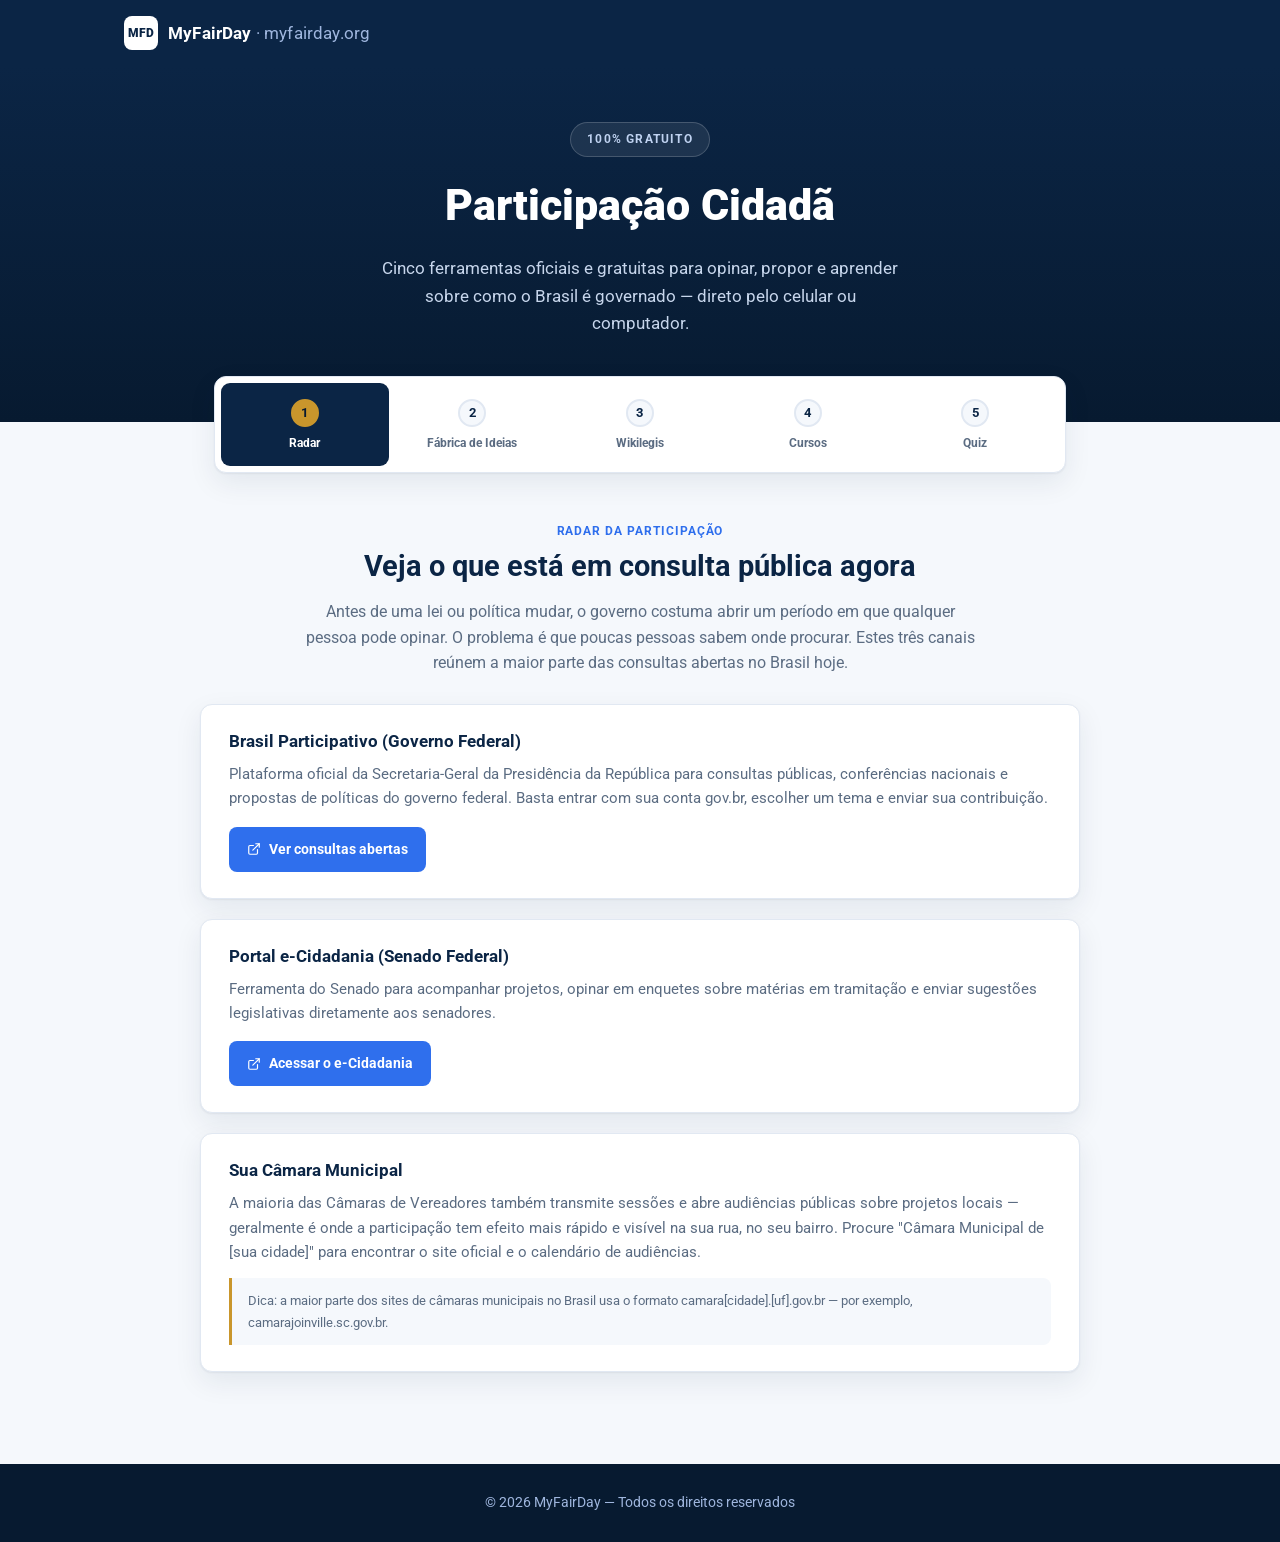
==== participacao-cidada.html @ d911db50 "Add files via upload" ====
<!DOCTYPE html>
<html lang="pt-BR">
<head>
<meta charset="UTF-8">
<meta name="viewport" content="width=device-width, initial-scale=1.0">
<title>Participação Cidadã — MyFairDay</title>
<meta name="description" content="Cinco ferramentas gratuitas para participar da vida pública no Brasil: consultas públicas, propostas de lei, comentários em projetos de lei, cursos gratuitos de cidadania e um quiz sobre seus direitos.">
<link rel="preconnect" href="https://fonts.googleapis.com">
<link rel="preconnect" href="https://fonts.gstatic.com" crossorigin>
<link href="https://fonts.googleapis.com/css2?family=Roboto:wght@400;500;700;900&display=swap" rel="stylesheet">
<style>
  :root{
    --navy:       #0B2545;
    --navy-deep:  #071A30;
    --navy-soft:  #1E3E68;
    --blue-accent:#2F6FED;
    --gold:       #C9962C;
    --white:      #FFFFFF;
    --paper:      #F5F8FC;
    --ink:        #10233F;
    --ink-muted:  #5B6C82;
    --line:       #E1E8F2;
    --good:       #1E824C;
    --bad:        #B3261E;
    --radius:12px;
    --shadow:0 1px 2px rgba(11,37,69,0.06), 0 10px 28px rgba(11,37,69,0.08);
  }
  *{box-sizing:border-box;}
  body{
    margin:0;
    background:var(--paper);
    color:var(--ink);
    font-family:'Roboto', Arial, sans-serif;
    line-height:1.6;
    -webkit-font-smoothing:antialiased;
  }
  img,svg{display:block;max-width:100%;}
  .wrap{max-width:1080px;margin:0 auto;padding:0 24px;}
  h1,h2,h3{font-family:'Roboto', Arial, sans-serif;color:var(--navy);margin:0 0 .5em 0;line-height:1.25;}
  p{margin:0 0 1em 0;color:var(--ink-muted);}
  a{color:var(--blue-accent);}
  :focus-visible{outline:3px solid var(--blue-accent);outline-offset:2px;}

  /* ---------- TOPO ---------- */
  .topbar{background:var(--navy);padding:16px 0;}
  .topbar .wrap{display:flex;align-items:center;gap:10px;}
  .logo-mark{width:34px;height:34px;border-radius:8px;background:var(--white);color:var(--navy);display:flex;align-items:center;justify-content:center;font-weight:900;font-size:0.78rem;flex-shrink:0;}
  .logo-text{color:var(--white);font-weight:700;font-size:1.05rem;letter-spacing:0.01em;}
  .logo-text span{color:#9FB6DE;font-weight:400;}

  /* ---------- HERO ---------- */
  .hero{background:linear-gradient(180deg, var(--navy) 0%, var(--navy-deep) 100%);color:var(--white);padding:56px 0 84px;text-align:center;}
  .eyebrow{display:inline-flex;align-items:center;gap:8px;font-size:0.76rem;font-weight:700;letter-spacing:0.1em;text-transform:uppercase;color:#BFD2F0;background:rgba(255,255,255,0.08);border:1px solid rgba(255,255,255,0.18);border-radius:999px;padding:7px 16px;margin-bottom:22px;}
  .hero h1{color:var(--white);font-size:clamp(1.9rem, 5vw, 2.7rem);font-weight:900;max-width:22ch;margin-left:auto;margin-right:auto;}
  .hero .subtitle{color:#C7D6EC;font-size:1.08rem;max-width:52ch;margin:16px auto 0;}

  /* ---------- TRILHA (elemento assinatura) ---------- */
  .trail{max-width:900px;margin:-46px auto 0;position:relative;z-index:2;padding:0 24px;}
  .trail-track{display:grid;grid-template-columns:repeat(5,1fr);gap:0;background:var(--white);border:1px solid var(--line);border-radius:var(--radius);box-shadow:var(--shadow);padding:6px;}
  .trail-step{position:relative;display:flex;flex-direction:column;align-items:center;text-align:center;padding:16px 10px;border-radius:9px;cursor:pointer;background:none;border:none;font-family:inherit;color:var(--ink-muted);}
  .trail-step:hover{background:var(--paper);}
  .trail-step.active{background:var(--navy);color:var(--white);}
  .trail-step .dot{width:28px;height:28px;border-radius:50%;background:var(--paper);border:2px solid var(--line);display:flex;align-items:center;justify-content:center;font-weight:700;font-size:0.8rem;color:var(--navy);margin-bottom:8px;flex-shrink:0;}
  .trail-step.active .dot{background:var(--gold);border-color:var(--gold);color:var(--navy-deep);}
  .trail-step .label{font-size:0.78rem;font-weight:700;}
  @media (max-width:720px){
    .trail-track{grid-template-columns:repeat(5,1fr);}
    .trail-step .label{display:none;}
    .trail-step .dot{margin-bottom:0;}
  }

  /* ---------- PAINÉIS ---------- */
  .panels{padding:44px 0 72px;}
  .panel{display:none;}
  .panel.active{display:block;animation:fadein .25s ease;}
  @keyframes fadein{from{opacity:0;transform:translateY(6px);}to{opacity:1;transform:translateY(0);}}

  .panel-head{max-width:680px;margin:0 auto 28px;text-align:center;}
  .panel-head .tag{display:inline-block;font-size:0.74rem;font-weight:700;letter-spacing:0.08em;text-transform:uppercase;color:var(--blue-accent);margin-bottom:8px;}
  .panel-head h2{font-size:clamp(1.4rem,3.2vw,1.8rem);}
  .panel-head p{margin-top:8px;}

  .card{background:var(--white);border:1px solid var(--line);border-radius:var(--radius);box-shadow:var(--shadow);padding:26px 28px;max-width:880px;margin:0 auto 20px;}
  .card h3{font-size:1.05rem;margin-bottom:10px;}
  .card p{font-size:0.95rem;margin-bottom:14px;}
  .card p:last-child{margin-bottom:0;}

  .steps{list-style:none;margin:0 0 18px;padding:0;counter-reset:step;}
  .steps li{position:relative;padding:4px 0 4px 40px;margin-bottom:10px;font-size:0.94rem;color:var(--ink);}
  .steps li::before{counter-increment:step;content:counter(step);position:absolute;left:0;top:2px;width:26px;height:26px;border-radius:50%;background:var(--navy);color:var(--white);font-weight:700;font-size:0.78rem;display:flex;align-items:center;justify-content:center;}

  .link-row{display:flex;flex-wrap:wrap;gap:10px;margin-top:16px;}
  .btn-link{display:inline-flex;align-items:center;gap:8px;background:var(--blue-accent);color:var(--white);font-weight:700;font-size:0.9rem;text-decoration:none;padding:11px 18px;border-radius:8px;transition:background .15s ease;}
  .btn-link:hover{background:var(--navy);}
  .btn-link svg{width:14px;height:14px;flex-shrink:0;}
  .btn-link.secondary{background:var(--paper);color:var(--navy);border:1px solid var(--line);}
  .btn-link.secondary:hover{background:var(--white);border-color:var(--navy-soft);}

  .note{font-size:0.84rem;color:var(--ink-muted);background:var(--paper);border-left:3px solid var(--gold);padding:12px 16px;border-radius:0 8px 8px 0;max-width:880px;margin:8px auto 0;}

  .cat-grid{display:grid;grid-template-columns:repeat(auto-fill,minmax(200px,1fr));gap:12px;max-width:880px;margin:0 auto 18px;}
  .cat-chip{background:var(--paper);border:1px solid var(--line);border-radius:9px;padding:14px 16px;font-size:0.88rem;font-weight:500;color:var(--ink);}
  .cat-chip strong{display:block;color:var(--navy);font-size:0.92rem;margin-bottom:2px;}

  /* ---------- QUIZ ---------- */
  .quiz-card{max-width:640px;margin:0 auto;background:var(--white);border:1px solid var(--line);border-radius:var(--radius);box-shadow:var(--shadow);padding:30px 28px;}
  .quiz-progress{font-size:0.78rem;font-weight:700;color:var(--blue-accent);text-transform:uppercase;letter-spacing:0.06em;margin-bottom:10px;}
  .quiz-question{font-size:1.12rem;color:var(--navy);font-weight:700;margin-bottom:18px;}
  .quiz-options{display:flex;flex-direction:column;gap:10px;margin-bottom:18px;}
  .quiz-opt{text-align:left;background:var(--paper);border:1px solid var(--line);border-radius:9px;padding:13px 16px;font-family:inherit;font-size:0.94rem;color:var(--ink);cursor:pointer;transition:border-color .12s ease, background .12s ease;}
  .quiz-opt:hover{border-color:var(--blue-accent);}
  .quiz-opt.correct{background:#EAF6EF;border-color:var(--good);color:var(--good);font-weight:700;}
  .quiz-opt.wrong{background:#FBEAE9;border-color:var(--bad);color:var(--bad);font-weight:700;}
  .quiz-opt:disabled{cursor:default;}
  .quiz-feedback{font-size:0.9rem;color:var(--ink-muted);background:var(--paper);border-radius:8px;padding:12px 14px;margin-bottom:16px;display:none;}
  .quiz-feedback.show{display:block;}
  .quiz-next{display:inline-flex;align-items:center;gap:8px;background:var(--navy);color:var(--white);font-weight:700;font-size:0.9rem;border:none;padding:11px 20px;border-radius:8px;cursor:pointer;display:none;}
  .quiz-next.show{display:inline-flex;}
  .quiz-result{text-align:center;}
  .quiz-result .score{font-size:2.6rem;font-weight:900;color:var(--navy);margin-bottom:6px;}
  .quiz-result .score span{font-size:1.2rem;color:var(--ink-muted);font-weight:700;}
  .quiz-restart{margin-top:16px;background:var(--paper);border:1px solid var(--line);color:var(--navy);font-weight:700;font-size:0.9rem;padding:11px 20px;border-radius:8px;cursor:pointer;font-family:inherit;}

  /* ---------- RODAPÉ ---------- */
  footer{background:var(--navy-deep);color:#9FB6DE;text-align:center;padding:28px 0;font-size:0.85rem;}
</style>
</head>
<body>

<header class="topbar">
  <div class="wrap">
    <span class="logo-mark">MFD</span>
    <span class="logo-text">MyFairDay<span> · myfairday.org</span></span>
  </div>
</header>

<section class="hero">
  <div class="wrap">
    <span class="eyebrow">100% gratuito</span>
    <h1>Participação Cidadã</h1>
    <p class="subtitle">Cinco ferramentas oficiais e gratuitas para opinar, propor e aprender sobre como o Brasil é governado — direto pelo celular ou computador.</p>
  </div>
</section>

<nav class="trail" aria-label="Escolha uma ferramenta">
  <div class="trail-track" id="trail-track">
    <button class="trail-step active" data-panel="radar" type="button">
      <span class="dot">1</span><span class="label">Radar</span>
    </button>
    <button class="trail-step" data-panel="fabrica" type="button">
      <span class="dot">2</span><span class="label">Fábrica de Ideias</span>
    </button>
    <button class="trail-step" data-panel="wikilegis" type="button">
      <span class="dot">3</span><span class="label">Wikilegis</span>
    </button>
    <button class="trail-step" data-panel="enaju" type="button">
      <span class="dot">4</span><span class="label">Cursos</span>
    </button>
    <button class="trail-step" data-panel="quiz" type="button">
      <span class="dot">5</span><span class="label">Quiz</span>
    </button>
  </div>
</nav>

<main class="panels wrap">

  <!-- 1. RADAR DA PARTICIPAÇÃO -->
  <section class="panel active" id="panel-radar">
    <div class="panel-head">
      <span class="tag">Radar da Participação</span>
      <h2>Veja o que está em consulta pública agora</h2>
      <p>Antes de uma lei ou política mudar, o governo costuma abrir um período em que qualquer pessoa pode opinar. O problema é que poucas pessoas sabem onde procurar. Estes três canais reúnem a maior parte das consultas abertas no Brasil hoje.</p>
    </div>

    <div class="card">
      <h3>Brasil Participativo (Governo Federal)</h3>
      <p>Plataforma oficial da Secretaria-Geral da Presidência da República para consultas públicas, conferências nacionais e propostas de políticas do governo federal. Basta entrar com sua conta gov.br, escolher um tema e enviar sua contribuição.</p>
      <div class="link-row">
        <a class="btn-link" href="https://brasilparticipativo.presidencia.gov.br/" target="_blank" rel="noopener">
          <svg viewBox="0 0 24 24" fill="none" stroke="currentColor" stroke-width="2" stroke-linecap="round" stroke-linejoin="round"><path d="M18 13v6a2 2 0 0 1-2 2H5a2 2 0 0 1-2-2V8a2 2 0 0 1 2-2h6"/><path d="M15 3h6v6"/><path d="M10 14 21 3"/></svg>
          Ver consultas abertas
        </a>
      </div>
    </div>

    <div class="card">
      <h3>Portal e-Cidadania (Senado Federal)</h3>
      <p>Ferramenta do Senado para acompanhar projetos, opinar em enquetes sobre matérias em tramitação e enviar sugestões legislativas diretamente aos senadores.</p>
      <div class="link-row">
        <a class="btn-link" href="https://www.senado.leg.br/ecidadania" target="_blank" rel="noopener">
          <svg viewBox="0 0 24 24" fill="none" stroke="currentColor" stroke-width="2" stroke-linecap="round" stroke-linejoin="round"><path d="M18 13v6a2 2 0 0 1-2 2H5a2 2 0 0 1-2-2V8a2 2 0 0 1 2-2h6"/><path d="M15 3h6v6"/><path d="M10 14 21 3"/></svg>
          Acessar o e-Cidadania
        </a>
      </div>
    </div>

    <div class="card">
      <h3>Sua Câmara Municipal</h3>
      <p>A maioria das Câmaras de Vereadores também transmite sessões e abre audiências públicas sobre projetos locais — geralmente é onde a participação tem efeito mais rápido e visível na sua rua, no seu bairro. Procure "Câmara Municipal de [sua cidade]" para encontrar o site oficial e o calendário de audiências.</p>
      <div class="note">Dica: a maior parte dos sites de câmaras municipais no Brasil usa o formato camara[cidade].[uf].gov.br — por exemplo, camarajoinville.sc.gov.br.</div>
    </div>
  </section>

  <!-- 2. FÁBRICA DE IDEIAS -->
  <section class="panel" id="panel-fabrica">
    <div class="panel-head">
      <span class="tag">Fábrica de Ideias</span>
      <h2>Como enviar uma ideia de lei ao Senado</h2>
      <p>Você não precisa ser senador para propor uma lei. O Portal e-Cidadania tem um canal em que qualquer cidadão pode registrar uma "Ideia Legislativa" — e, se ela reunir apoio suficiente, uma comissão do Senado é obrigada a examiná-la formalmente.</p>
    </div>

    <div class="card">
      <h3>Passo a passo</h3>
      <ol class="steps">
        <li>Acesse o Portal e-Cidadania e entre com sua conta gov.br (ou crie uma gratuitamente).</li>
        <li>Vá até a área de "Ideias Legislativas" e escreva sua proposta: o problema que ela resolve e o texto da mudança que você sugere.</li>
        <li>Publique a ideia — ela fica visível para qualquer visitante do portal apoiar.</li>
        <li>Compartilhe o link com outras pessoas. Ideias que reúnem apoio suficiente dentro do prazo são encaminhadas para análise formal por uma comissão do Senado.</li>
        <li>Acompanhe o andamento pelo próprio portal, incluindo pareceres e decisões da comissão.</li>
      </ol>
      <div class="link-row">
        <a class="btn-link" href="https://www.senado.leg.br/ecidadania" target="_blank" rel="noopener">
          <svg viewBox="0 0 24 24" fill="none" stroke="currentColor" stroke-width="2" stroke-linecap="round" stroke-linejoin="round"><path d="M18 13v6a2 2 0 0 1-2 2H5a2 2 0 0 1-2-2V8a2 2 0 0 1 2-2h6"/><path d="M15 3h6v6"/><path d="M10 14 21 3"/></svg>
          Enviar uma ideia no e-Cidadania
        </a>
      </div>
    </div>
    <div class="note">Ideias bem escritas e específicas — com um problema claro e uma solução objetiva — têm muito mais chance de reunir apoio do que propostas genéricas.</div>
  </section>

  <!-- 3. WIKILEGIS -->
  <section class="panel" id="panel-wikilegis">
    <div class="panel-head">
      <span class="tag">Wikilegis</span>
      <h2>Opine artigo por artigo em um projeto de lei</h2>
      <p>O e-Democracia, da Câmara dos Deputados, tem uma ferramenta chamada Wikilegis que abre o texto de um projeto de lei artigo por artigo, para que qualquer pessoa comente, sugira uma redação alternativa ou apoie o que outros já escreveram — como uma versão cidadã de "controle de alterações".</p>
    </div>

    <div class="card">
      <h3>Como usar</h3>
      <ol class="steps">
        <li>Acesse o portal e-Democracia da Câmara dos Deputados.</li>
        <li>Escolha um projeto de lei que esteja aberto para comentários no Wikilegis.</li>
        <li>Leia o texto artigo por artigo — cada um aparece separado, com um espaço de comentário ao lado.</li>
        <li>Deixe seu comentário no artigo específico que quer discutir, ou apoie um comentário que já reflete sua opinião.</li>
        <li>Os deputados relatores do projeto usam essas contribuições ao redigir o parecer final.</li>
      </ol>
      <div class="link-row">
        <a class="btn-link" href="https://edemocracia.camara.leg.br" target="_blank" rel="noopener">
          <svg viewBox="0 0 24 24" fill="none" stroke="currentColor" stroke-width="2" stroke-linecap="round" stroke-linejoin="round"><path d="M18 13v6a2 2 0 0 1-2 2H5a2 2 0 0 1-2-2V8a2 2 0 0 1 2-2h6"/><path d="M15 3h6v6"/><path d="M10 14 21 3"/></svg>
          Abrir o e-Democracia
        </a>
      </div>
    </div>
    <div class="note">Nem todo projeto de lei está aberto no Wikilegis a todo momento — a ferramenta é usada em rodadas específicas de discussão, geralmente para temas de grande interesse público.</div>
  </section>

  <!-- 4. ENAJU -->
  <section class="panel" id="panel-enaju">
    <div class="panel-head">
      <span class="tag">Cursos Gratuitos</span>
      <h2>Enaju — Escola Nacional de Acesso à Justiça</h2>
      <p>Plataforma gratuita criada pelo Ministério da Justiça e Segurança Pública com o Conselho Nacional de Justiça (CNJ) para ensinar, em linguagem acessível, como funcionam a Justiça e os direitos do cidadão comum.</p>
    </div>

    <div class="card">
      <h3>O que você encontra por lá</h3>
      <div class="cat-grid">
        <div class="cat-chip"><strong>Acesso à Justiça</strong>como entrar com uma ação, direitos básicos, defensoria pública</div>
        <div class="cat-chip"><strong>Direitos Fundamentais</strong>cidadania, garantias constitucionais</div>
        <div class="cat-chip"><strong>Justiça Restaurativa</strong>formas de resolver conflitos fora do tribunal</div>
        <div class="cat-chip"><strong>Direitos Digitais</strong>proteção de dados e direitos na internet</div>
        <div class="cat-chip"><strong>Funcionamento do Judiciário</strong>como tribunais e varas funcionam na prática</div>
      </div>
      <p>Os cursos são divididos em módulos curtos, com aulas expositivas, cartilhas de apoio e indicações de leitura. Ao concluir, você recebe um certificado digital verificável.</p>
      <div class="link-row">
        <a class="btn-link" href="https://enaju.cnj.jus.br/ead/" target="_blank" rel="noopener">
          <svg viewBox="0 0 24 24" fill="none" stroke="currentColor" stroke-width="2" stroke-linecap="round" stroke-linejoin="round"><path d="M18 13v6a2 2 0 0 1-2 2H5a2 2 0 0 1-2-2V8a2 2 0 0 1 2-2h6"/><path d="M15 3h6v6"/><path d="M10 14 21 3"/></svg>
          Ver cursos na Enaju
        </a>
      </div>
    </div>
  </section>

  <!-- 5. QUIZ -->
  <section class="panel" id="panel-quiz">
    <div class="panel-head">
      <span class="tag">Quiz do Saber</span>
      <h2>Teste o que você sabe sobre cidadania e governo</h2>
      <p>Cinco perguntas rápidas sobre direitos e funcionamento do poder público no Brasil.</p>
    </div>

    <div class="quiz-card" id="quiz-card">
      <div id="quiz-body"></div>
    </div>
  </section>

</main>

<footer>
  <div class="wrap">
    © 2026 MyFairDay — Todos os direitos reservados
  </div>
</footer>

<script>
  /* ---------------- NAVEGAÇÃO POR ABAS ---------------- */
  const steps = document.querySelectorAll('.trail-step');
  const panels = document.querySelectorAll('.panel');

  steps.forEach(step => {
    step.addEventListener('click', () => {
      const target = step.getAttribute('data-panel');
      steps.forEach(s => s.classList.toggle('active', s === step));
      panels.forEach(p => p.classList.toggle('active', p.id === 'panel-' + target));
      window.scrollTo({ top: document.querySelector('.trail').offsetTop - 16, behavior: 'smooth' });
    });
  });

  /* ---------------- QUIZ ---------------- */
  const QUIZ = [
    {
      pergunta: "Qual é a idade mínima para o voto ser obrigatório no Brasil?",
      opcoes: ["16 anos", "18 anos", "21 anos", "25 anos"],
      correta: 1,
      explicacao: "O voto é facultativo aos 16 e 17 anos, obrigatório dos 18 aos 70, e volta a ser facultativo a partir dos 70."
    },
    {
      pergunta: "O que é um habeas corpus?",
      opcoes: [
        "Um pedido para reduzir uma multa de trânsito",
        "Uma ação para proteger a liberdade de ir e vir de alguém",
        "Um recurso para pedir a devolução de um imóvel",
        "Um tipo de recurso trabalhista"
      ],
      correta: 1,
      explicacao: "O habeas corpus é uma garantia constitucional usada quando alguém sofre ou está ameaçado de sofrer prisão ou restrição ilegal de liberdade."
    },
    {
      pergunta: "Quantos poderes compõem a República brasileira, segundo a Constituição?",
      opcoes: ["Dois", "Três", "Quatro", "Cinco"],
      correta: 1,
      explicacao: "São três poderes independentes e harmônicos entre si: Executivo, Legislativo e Judiciário."
    },
    {
      pergunta: "Para que serve a Lei de Acesso à Informação (LAI)?",
      opcoes: [
        "Garantir acesso gratuito à internet em todo o país",
        "Permitir que qualquer cidadão solicite informações de órgãos públicos",
        "Regular o uso de dados por empresas privadas",
        "Definir as regras de imprensa e censura"
      ],
      correta: 1,
      explicacao: "A LAI (Lei nº 12.527/2011) garante que qualquer pessoa pode pedir informações a órgãos públicos, que devem responder dentro de prazos definidos por lei."
    },
    {
      pergunta: "O que é uma ação popular?",
      opcoes: [
        "Uma pesquisa de opinião feita pelo governo",
        "Uma ação que qualquer cidadão pode propor para anular um ato lesivo ao patrimônio público",
        "Um plebiscito sobre uma nova lei",
        "Um projeto de lei apresentado por um partido político"
      ],
      correta: 1,
      explicacao: "Prevista na Constituição, a ação popular permite que qualquer cidadão questione na Justiça atos que prejudiquem o patrimônio público, a moralidade administrativa, o meio ambiente ou o patrimônio histórico e cultural."
    }
  ];

  let quizIndex = 0;
  let quizScore = 0;
  let quizAnswered = false;

  function renderQuiz() {
    const body = document.getElementById('quiz-body');

    if (quizIndex >= QUIZ.length) {
      body.innerHTML = `
        <div class="quiz-result">
          <div class="score">${quizScore}<span> / ${QUIZ.length}</span></div>
          <p>${resultMessage(quizScore)}</p>
          <button class="quiz-restart" id="quiz-restart">Refazer o quiz</button>
        </div>
      `;
      document.getElementById('quiz-restart').addEventListener('click', () => {
        quizIndex = 0;
        quizScore = 0;
        quizAnswered = false;
        renderQuiz();
      });
      return;
    }

    const q = QUIZ[quizIndex];
    quizAnswered = false;

    body.innerHTML = `
      <div class="quiz-progress">Pergunta ${quizIndex + 1} de ${QUIZ.length}</div>
      <div class="quiz-question">${q.pergunta}</div>
      <div class="quiz-options" id="quiz-options">
        ${q.opcoes.map((op, i) => `<button class="quiz-opt" data-i="${i}">${op}</button>`).join('')}
      </div>
      <div class="quiz-feedback" id="quiz-feedback"></div>
      <button class="quiz-next" id="quiz-next">${quizIndex === QUIZ.length - 1 ? 'Ver resultado' : 'Próxima pergunta'}</button>
    `;

    document.querySelectorAll('.quiz-opt').forEach(btn => {
      btn.addEventListener('click', () => {
        if (quizAnswered) return;
        quizAnswered = true;
        const chosen = Number(btn.getAttribute('data-i'));
        const opts = document.querySelectorAll('.quiz-opt');
        opts.forEach(o => o.disabled = true);
        opts[q.correta].classList.add('correct');
        if (chosen !== q.correta) {
          btn.classList.add('wrong');
        } else {
          quizScore++;
        }
        const fb = document.getElementById('quiz-feedback');
        fb.textContent = q.explicacao;
        fb.classList.add('show');
        document.getElementById('quiz-next').classList.add('show');
      });
    });

    document.getElementById('quiz-next').addEventListener('click', () => {
      quizIndex++;
      renderQuiz();
    });
  }

  function resultMessage(score) {
    if (score === QUIZ.length) return "Você acertou tudo! Cidadania em dia.";
    if (score >= QUIZ.length - 2) return "Muito bom! Você conhece bem seus direitos.";
    if (score >= 2) return "Bom começo — vale a pena explorar as outras abas para ir mais fundo.";
    return "Todo mundo começa de algum lugar — as ferramentas nas outras abas são um ótimo próximo passo.";
  }

  renderQuiz();
</script>

</body>
</html>
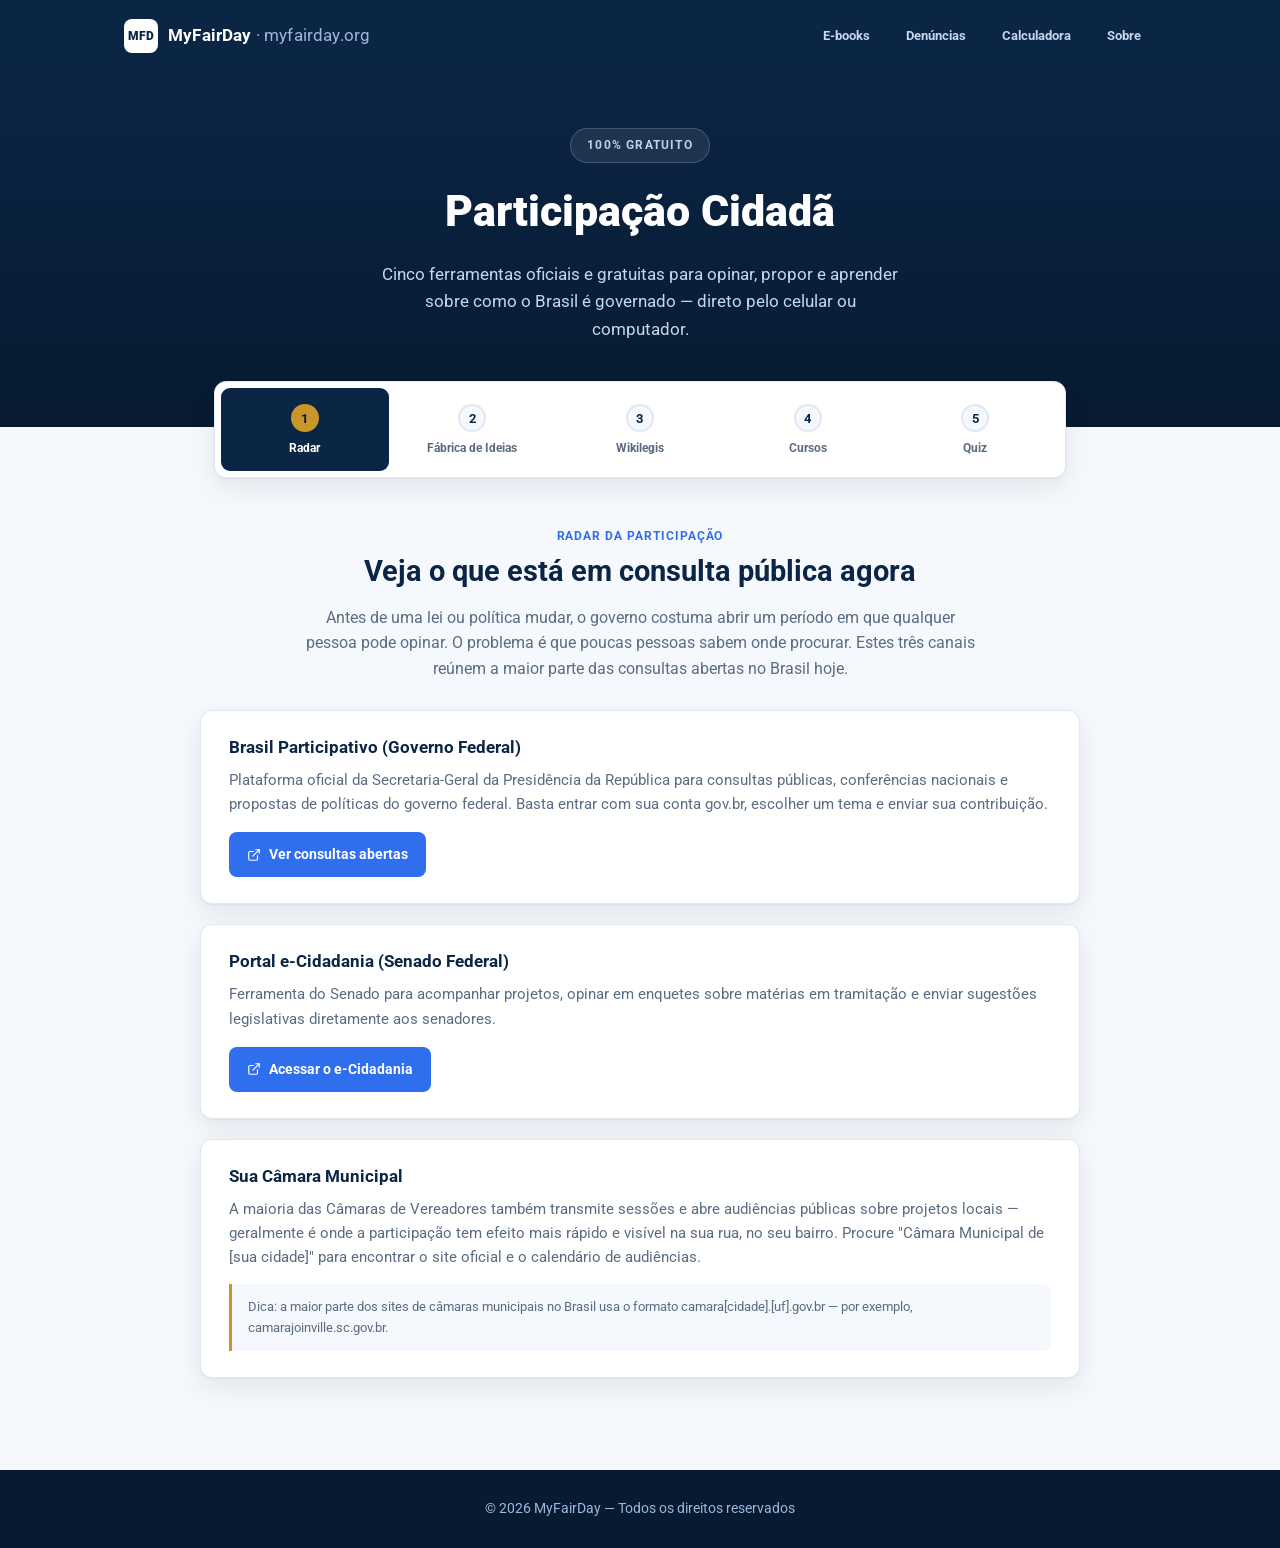
==== commit c4903f6d: "Update participacao-cidada.html" ====
--- a/participacao-cidada.html
+++ b/participacao-cidada.html
@@ -48,6 +48,11 @@
   .logo-text{color:var(--white);font-weight:700;font-size:1.05rem;letter-spacing:0.01em;}
   .logo-text span{color:#9FB6DE;font-weight:400;}
 
+  .tabnav{margin-left:auto;display:flex;align-items:center;gap:6px;}
+  .tabnav a{display:inline-flex;align-items:center;gap:6px;font-size:0.84rem;font-weight:700;color:#C7D6EC;text-decoration:none;padding:8px 14px;border-radius:999px;border:1px solid transparent;transition:background .15s ease, color .15s ease;white-space:nowrap;}
+  .tabnav a:hover{background:rgba(255,255,255,0.08);color:var(--white);}
+  .tabnav a.tab-active{background:rgba(255,255,255,0.14);color:var(--white);}
+
   /* ---------- HERO ---------- */
   .hero{background:linear-gradient(180deg, var(--navy) 0%, var(--navy-deep) 100%);color:var(--white);padding:56px 0 84px;text-align:center;}
   .eyebrow{display:inline-flex;align-items:center;gap:8px;font-size:0.76rem;font-weight:700;letter-spacing:0.1em;text-transform:uppercase;color:#BFD2F0;background:rgba(255,255,255,0.08);border:1px solid rgba(255,255,255,0.18);border-radius:999px;padding:7px 16px;margin-bottom:22px;}
@@ -131,6 +136,12 @@
   <div class="wrap">
     <span class="logo-mark">MFD</span>
     <span class="logo-text">MyFairDay<span> · myfairday.org</span></span>
+    <nav class="tabnav" aria-label="Navegação de seções">
+      <a href="index.html">E-books</a>
+      <a href="central-denuncias.html">Denúncias</a>
+      <a href="calculadora-rescisao.html">Calculadora</a>
+      <a href="sobre.html">Sobre</a>
+    </nav>
   </div>
 </header>
 
